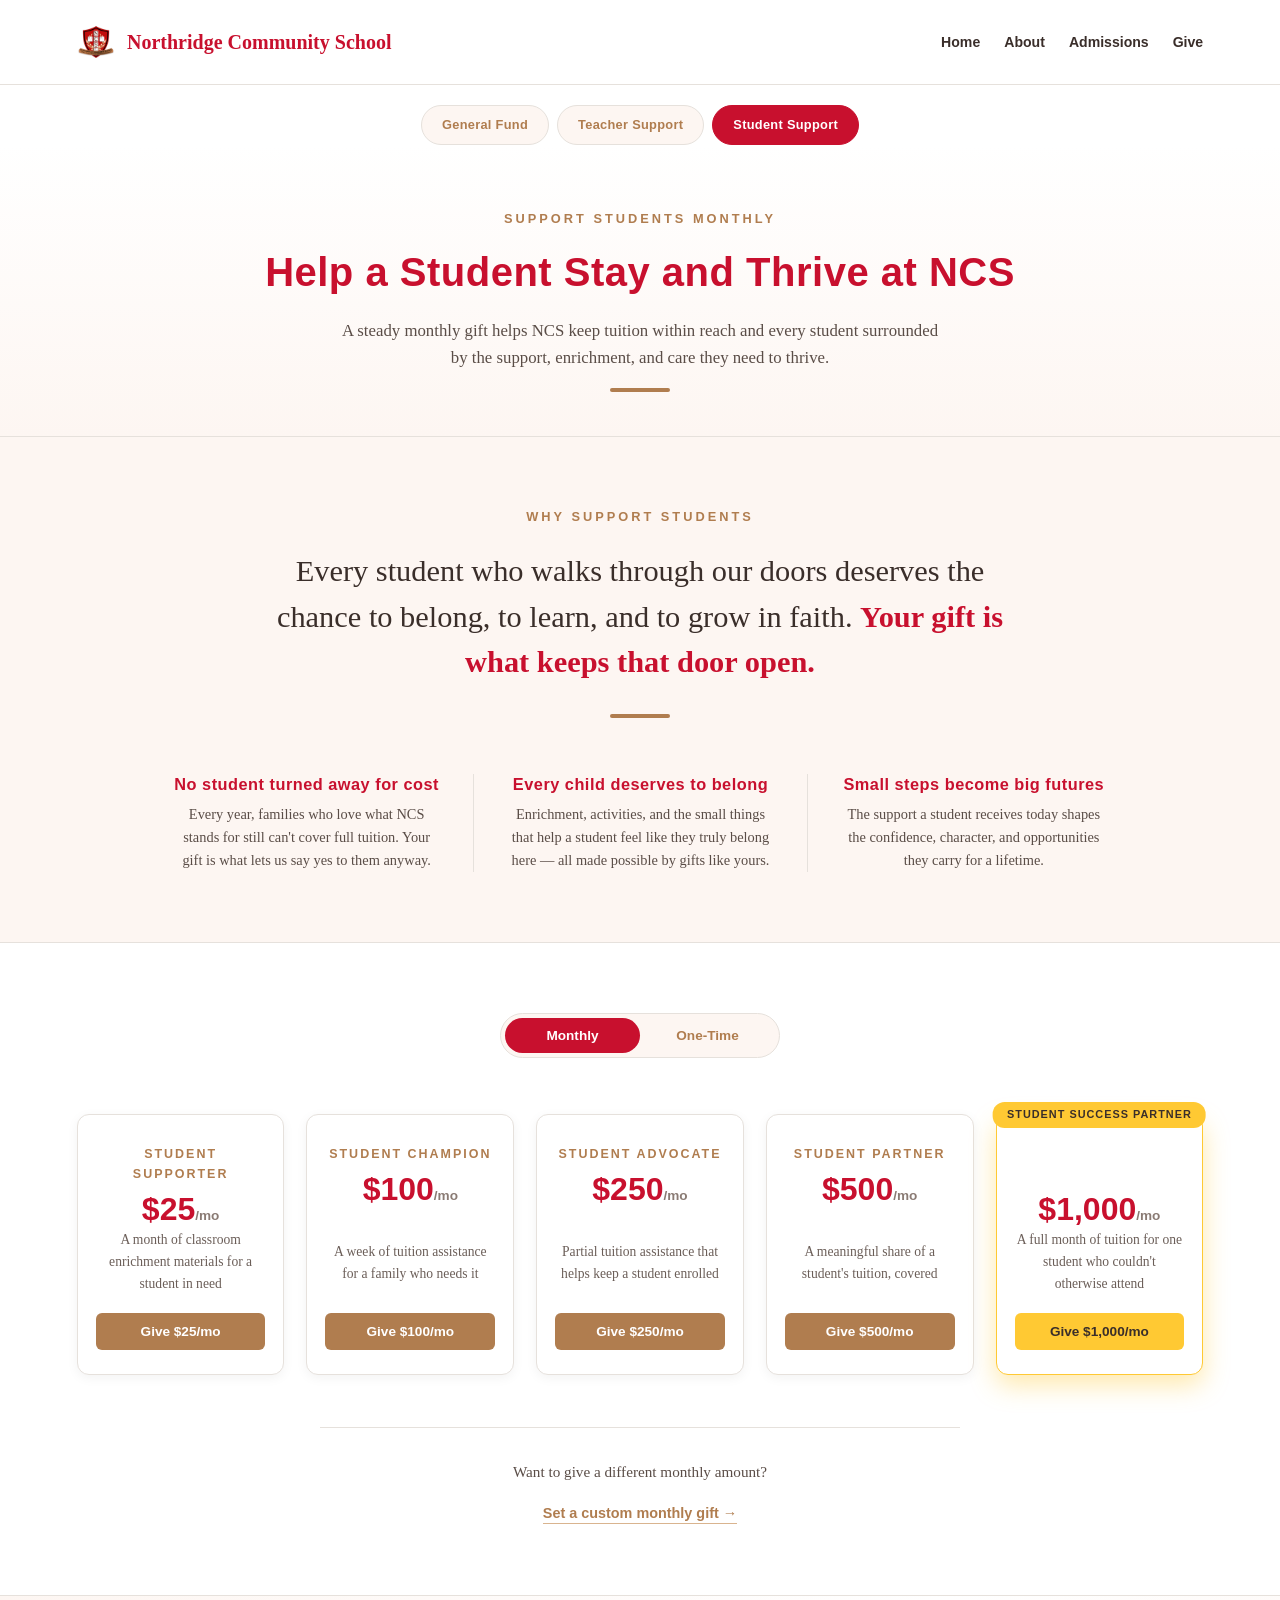
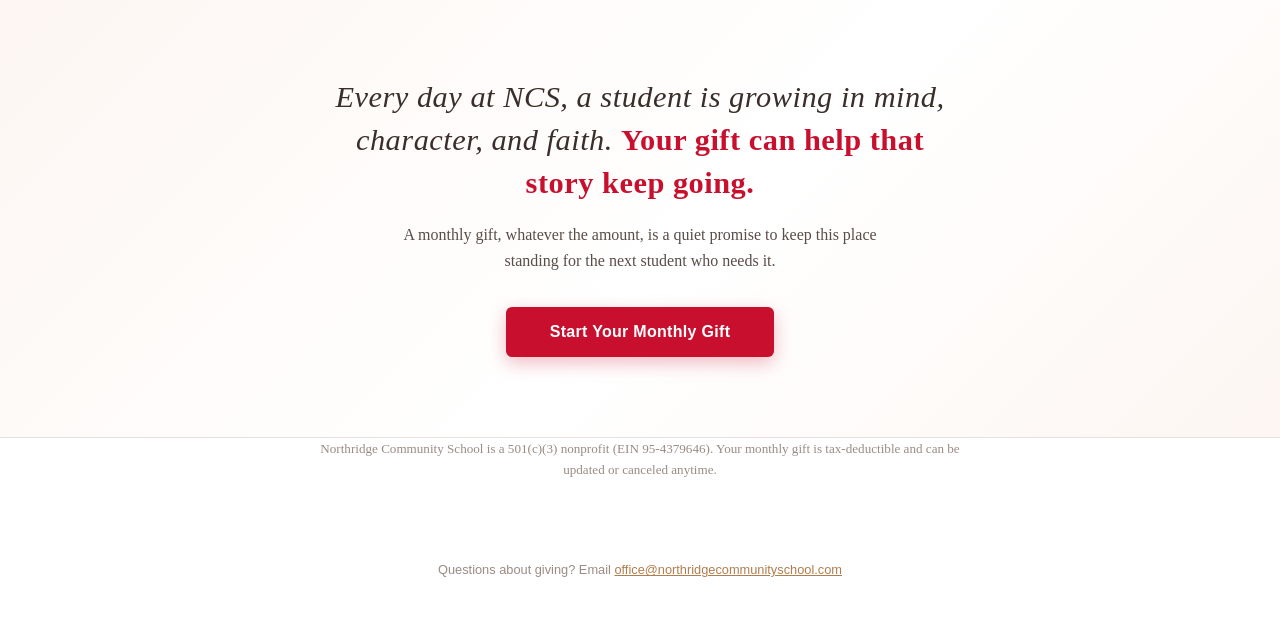
==== student-support/index.html @ 599abe31 "Add Teacher Support and Student Support fund pages New top-of-page fund switcher (General Fund / Tea" ====
<!DOCTYPE html>
<html lang="en">
<head>
<meta charset="UTF-8">
<meta name="viewport" content="width=device-width, initial-scale=1.0">
<title>Support Students — Northridge Community School</title>
<meta name="description" content="Help a student stay and thrive at Northridge Community School with a monthly or one-time gift. Choose a giving tier from $25 to $1,000 and help keep tuition within reach.">
<link rel="stylesheet" href="/css/styles.css?v=11">
<style>
.brand-name{font-size:1.25rem;color:#C8102E;font-weight:700;}
@media(max-width:900px){
  .brand-name::after{content:"NCS";}
  .brand-name-text{display:none;}
}
</style>
</head>
<body data-fund="student">

<nav>
  <a href="https://northridgecommunityschool.com/" class="brand">
    <img src="/assets/logo.png" alt="NCS Crest">
    <span class="brand-name"><span class="brand-name-text">Northridge Community School</span></span>
  </a>
  <ul class="nav-links" id="navLinks">
    <li><a href="https://northridgecommunityschool.com/">Home</a></li>
    <li><a href="https://northridgecommunityschool.com/about.html">About</a></li>
    <li><a href="https://northridgecommunityschool.com/admissions.html">Admissions</a></li>
    <li><a href="/">Give</a></li>
  </ul>
  <button class="menu-toggle" id="menuToggle" aria-label="Toggle navigation" aria-expanded="false">
    <span></span><span></span><span></span>
  </button>
</nav>

<div class="fund-toggle">
  <a href="/">General Fund</a>
  <a href="/teacher-support/">Teacher Support</a>
  <a href="/student-support/" class="active">Student Support</a>
</div>

<header class="page-header">
  <span class="eyebrow mode-swap-inline">
    <span class="mode-text" data-mode="monthly">Support Students Monthly</span>
    <span class="mode-text" data-mode="onetime">Support Students</span>
  </span>
  <h1 class="mode-swap">
    <span class="mode-text" data-mode="monthly">Help a Student Stay and Thrive at NCS</span>
    <span class="mode-text" data-mode="onetime">Make a Gift for Students Today</span>
  </h1>
  <p class="mode-swap">
    <span class="mode-text" data-mode="monthly">A steady monthly gift helps NCS keep tuition within reach and every student surrounded by the support, enrichment, and care they need to thrive.</span>
    <span class="mode-text" data-mode="onetime">A one-time gift goes straight toward keeping tuition within reach and every student surrounded by the support, enrichment, and care they need to thrive.</span>
  </p>
  <div class="divider"></div>
</header>

<section class="why-section">
  <div class="why-inner">
    <span class="why-eyebrow">Why Support Students</span>

    <p class="why-statement">Every student who walks through our doors deserves the chance to belong, to learn, and to grow in faith. <strong>Your gift is what keeps that door open.</strong></p>
    <div class="why-statement-rule"></div>

    <div class="why-reasons">
      <div class="why-reason">
        <h3>No student turned away for cost</h3>
        <p>Every year, families who love what NCS stands for still can't cover full tuition. Your gift is what lets us say yes to them anyway.</p>
      </div>
      <div class="why-reason">
        <h3>Every child deserves to belong</h3>
        <p>Enrichment, activities, and the small things that help a student feel like they truly belong here — all made possible by gifts like yours.</p>
      </div>
      <div class="why-reason">
        <h3>Small steps become big futures</h3>
        <p>The support a student receives today shapes the confidence, character, and opportunities they carry for a lifetime.</p>
      </div>
    </div>
  </div>
</section>

<section class="ladder-section" id="tiers">

  <div class="giving-toggle">
    <div class="giving-toggle-thumb" aria-hidden="true"></div>
    <button type="button" class="active" id="toggleMonthly" data-mode="monthly">Monthly</button>
    <button type="button" id="toggleOnetime" data-mode="onetime">One-Time</button>
  </div>

  <div class="staircase-wrap">
    <div class="staircase">

      <div class="tier-card" data-step="1">
        <div class="tier-name mode-swap">
          <span class="mode-text" data-mode="monthly">Student Supporter</span>
          <span class="mode-text" data-mode="onetime">One-Time</span>
        </div>
        <div class="tier-amount">$25<span class="mo-suffix">/mo</span></div>
        <div class="tier-impact">A month of classroom enrichment materials for a student in need</div>
        <button class="tier-cta" data-amount-cents="2500">Give $25<span class="mo-suffix">/mo</span></button>
      </div>

      <div class="tier-card" data-step="2">
        <div class="tier-name mode-swap">
          <span class="mode-text" data-mode="monthly">Student Champion</span>
          <span class="mode-text" data-mode="onetime">One-Time</span>
        </div>
        <div class="tier-amount">$100<span class="mo-suffix">/mo</span></div>
        <div class="tier-impact">A week of tuition assistance for a family who needs it</div>
        <button class="tier-cta" data-amount-cents="10000">Give $100<span class="mo-suffix">/mo</span></button>
      </div>

      <div class="tier-card" data-step="3">
        <div class="tier-name mode-swap">
          <span class="mode-text" data-mode="monthly">Student Advocate</span>
          <span class="mode-text" data-mode="onetime">One-Time</span>
        </div>
        <div class="tier-amount">$250<span class="mo-suffix">/mo</span></div>
        <div class="tier-impact">Partial tuition assistance that helps keep a student enrolled</div>
        <button class="tier-cta" data-amount-cents="25000">Give $250<span class="mo-suffix">/mo</span></button>
      </div>

      <div class="tier-card" data-step="4">
        <div class="tier-name mode-swap">
          <span class="mode-text" data-mode="monthly">Student Partner</span>
          <span class="mode-text" data-mode="onetime">One-Time</span>
        </div>
        <div class="tier-amount">$500<span class="mo-suffix">/mo</span></div>
        <div class="tier-impact">A meaningful share of a student's tuition, covered</div>
        <button class="tier-cta" data-amount-cents="50000">Give $500<span class="mo-suffix">/mo</span></button>
      </div>

      <div class="tier-card legacy" data-step="5">
        <span class="tier-ribbon gold">Student Success Partner</span>
        <div class="tier-name mode-swap">
          <span class="mode-text" data-mode="monthly">Student Success Partner</span>
          <span class="mode-text" data-mode="onetime">One-Time</span>
        </div>
        <div class="tier-amount">$1,000<span class="mo-suffix">/mo</span></div>
        <div class="tier-impact">A full month of tuition for one student who couldn't otherwise attend</div>
        <button class="tier-cta" data-amount-cents="100000">Give $1,000<span class="mo-suffix">/mo</span></button>
      </div>

    </div>
  </div>

  <div class="custom-note">
    <p class="mode-swap">
      <span class="mode-text" data-mode="monthly">Want to give a different monthly amount?</span>
      <span class="mode-text" data-mode="onetime">Want to give a different amount?</span>
    </p>
    <button type="button" class="custom-link mode-swap-inline" id="customAmountLink">
      <span class="mode-text" data-mode="monthly">Set a custom monthly gift →</span>
      <span class="mode-text" data-mode="onetime">Set a custom gift →</span>
    </button>
  </div>

</section>

<section class="closing-cta">
  <div class="closing-cta-inner">
    <h2>Every day at NCS, a student is growing in mind, character, and faith. <strong>Your gift can help that story keep going.</strong></h2>
    <p class="mode-swap">
      <span class="mode-text" data-mode="monthly">A monthly gift, whatever the amount, is a quiet promise to keep this place standing for the next student who needs it.</span>
      <span class="mode-text" data-mode="onetime">A gift today, whatever the amount, helps keep this place standing for the next student who needs it.</span>
    </p>
    <button class="closing-cta-btn mode-swap-inline" type="button" id="closingCtaBtn">
      <span class="mode-text" data-mode="monthly">Start Your Monthly Gift</span>
      <span class="mode-text" data-mode="onetime">Give Now</span>
    </button>
  </div>
</section>

<section class="ladder-section" style="padding-top:0;padding-bottom:48px;">
  <p class="tax-note mode-swap" style="margin-top:0;border-top:none;padding-top:0;">
    <span class="mode-text" data-mode="monthly">Northridge Community School is a 501(c)(3) nonprofit (EIN 95-4379646). Your monthly gift is tax-deductible and can be updated or canceled anytime.</span>
    <span class="mode-text" data-mode="onetime">Northridge Community School is a 501(c)(3) nonprofit (EIN 95-4379646). Your gift is tax-deductible.</span>
  </p>
</section>

<footer>
  Questions about giving? Email <a href="mailto:office@northridgecommunityschool.com">office@northridgecommunityschool.com</a>
</footer>

<!-- Custom amount modal -->
<div class="modal-overlay" id="customModalOverlay">
  <div class="modal-box" role="dialog" aria-modal="true" aria-labelledby="customModalTitle">
    <button type="button" class="modal-close" id="customModalClose" aria-label="Close">&times;</button>
    <h3 id="customModalTitle" class="mode-swap">
      <span class="mode-text" data-mode="monthly">Set Your Monthly Gift</span>
      <span class="mode-text" data-mode="onetime">Set Your Gift Amount</span>
    </h3>
    <p class="modal-sub">Choose any amount that's right for you.</p>
    <form id="customAmountForm">
      <div class="modal-field">
        <label for="customAmountInput" class="mode-swap">
          <span class="mode-text" data-mode="monthly">Monthly amount</span>
          <span class="mode-text" data-mode="onetime">Gift amount</span>
        </label>
        <div class="modal-amount-wrap">
          <span>$</span>
          <input type="number" id="customAmountInput" inputmode="decimal" min="1" max="10000" step="1" placeholder="75" required>
          <span class="mo-suffix">/mo</span>
        </div>
        <p class="modal-hint mode-swap">
          <span class="mode-text" data-mode="monthly">Minimum $1, maximum $10,000 per month.</span>
          <span class="mode-text" data-mode="onetime">Minimum $1, maximum $10,000.</span>
        </p>
        <p class="modal-error" id="customAmountError"></p>
      </div>
      <button type="submit" class="modal-submit">Continue to Secure Checkout</button>
    </form>
  </div>
</div>

<script src="/js/script.js?v=5"></script>
</body>
</html>
---- css/styles.css ----
:root{
  --red:#C8102E;
  --bronze:#B07D4F;
  --bronze-light:#D9B48F;
  --gold:#FFC933;
  --gold-dark:#B8860B;
  --ink:#3A2E2A;
  --grey-line:#E6E1DC;
}
*{box-sizing:border-box;margin:0;padding:0;}
html{overflow-x:hidden;}
body{font-family:'Georgia','Times New Roman',serif;color:var(--ink);background:#fff;line-height:1.6;overflow-x:hidden;width:100%;}
h1,h2,h3{font-family:'Trebuchet MS','Helvetica Neue',sans-serif;font-weight:700;letter-spacing:0.5px;}
a{color:inherit;}
button{font-family:inherit;}
:focus-visible{outline:3px solid var(--bronze);outline-offset:2px;}

/* NAV */
nav{display:flex;align-items:center;justify-content:space-between;padding:18px 6%;background:#fff;border-bottom:1px solid var(--grey-line);position:sticky;top:0;z-index:100;}
.brand{display:flex;align-items:center;gap:12px;text-decoration:none;}
.brand:hover span{text-decoration:underline;}
.brand img{height:48px;}
.nav-links{display:flex;gap:24px;list-style:none;align-items:center;flex-wrap:nowrap;}
.nav-links a{text-decoration:none;color:var(--ink);font-family:'Trebuchet MS',sans-serif;font-size:0.88rem;font-weight:600;transition:color 0.2s;white-space:nowrap;}
.nav-links a:hover,.nav-links a.active{color:var(--red);}
.menu-toggle{display:none;flex-direction:column;gap:5px;background:none;border:none;cursor:pointer;padding:8px;}
.menu-toggle span{display:block;width:24px;height:3px;background:var(--red);border-radius:2px;transition:transform 0.2s,opacity 0.2s;}
.menu-toggle.open span:nth-child(1){transform:translateY(8px) rotate(45deg);}
.menu-toggle.open span:nth-child(2){opacity:0;}
.menu-toggle.open span:nth-child(3){transform:translateY(-8px) rotate(-45deg);}

@media(max-width:900px){
  .menu-toggle{display:flex;}
  .nav-links{display:none;position:absolute;top:100%;left:0;right:0;flex-direction:column;background:#fff;border-bottom:1px solid var(--grey-line);padding:8px 6% 16px;gap:0;box-shadow:0 8px 16px rgba(0,0,0,0.05);}
  .nav-links.open{display:flex;}
  .nav-links li{border-top:1px solid var(--grey-line);}
  .nav-links a{display:block;padding:14px 4px;font-size:1.05rem;}
}
@media(max-width:600px){
  nav{padding:14px 5%;}
  .brand img{height:40px;}
}

/* FUND TOGGLE — General Fund / Teacher Support / Student Support */
.fund-toggle{display:flex;flex-wrap:wrap;justify-content:center;gap:8px;max-width:640px;margin:20px auto 0;padding:0 6%;}
.fund-toggle a{border:1.5px solid var(--grey-line);background:#fdf6f2;color:var(--bronze);font-family:'Trebuchet MS',sans-serif;font-weight:700;font-size:0.8rem;letter-spacing:0.3px;padding:9px 20px;border-radius:24px;text-decoration:none;transition:background 0.2s,color 0.2s,border-color 0.2s;white-space:nowrap;}
.fund-toggle a:hover{border-color:var(--bronze-light);}
.fund-toggle a.active{background:var(--red);border-color:var(--red);color:#fff;}
@media(max-width:640px){
  .fund-toggle{gap:6px;}
  .fund-toggle a{padding:8px 14px;font-size:0.75rem;}
}

/* Monthly-only suffix — hidden in one-time giving mode */
body.mode-onetime .mo-suffix{display:none;}

/* Mode-swap — monthly/one-time text variants stacked in the same grid cell
   so the container is always sized to the taller variant. Switching which
   one is visible never changes layout height, so the page can't jump. */
.mode-swap{display:grid;}
.mode-swap-inline{display:inline-grid;}
.mode-swap .mode-text,.mode-swap-inline .mode-text{grid-area:1/1;visibility:hidden;}
.mode-swap .mode-text[data-mode="monthly"],.mode-swap-inline .mode-text[data-mode="monthly"]{visibility:visible;}
body.mode-onetime .mode-swap .mode-text[data-mode="monthly"],
body.mode-onetime .mode-swap-inline .mode-text[data-mode="monthly"]{visibility:hidden;}
body.mode-onetime .mode-swap .mode-text[data-mode="onetime"],
body.mode-onetime .mode-swap-inline .mode-text[data-mode="onetime"]{visibility:visible;}
/* Beats existing display rules on these elements (higher specificity) so the grid stacking above actually applies */
.page-header .eyebrow.mode-swap-inline,
.custom-note .custom-link.mode-swap-inline,
.closing-cta-btn.mode-swap-inline{display:inline-grid;}
.modal-field label.mode-swap{display:grid;}

@media(prefers-reduced-motion:reduce){
  .giving-toggle-thumb{transition:none;}
}

.page-header{text-align:center;padding:60px 6% 44px;background:linear-gradient(180deg,#fff 0%,#fdf6f2 100%);}
.page-header .eyebrow{display:inline-block;color:var(--bronze);font-family:'Trebuchet MS',sans-serif;font-weight:700;font-size:0.8rem;letter-spacing:3px;text-transform:uppercase;margin-bottom:10px;}
.page-header h1{font-size:2.5rem;color:var(--red);margin-bottom:14px;}
.page-header p{font-size:1.05rem;color:#5a4d47;max-width:600px;margin:0 auto;}
.divider{width:60px;height:4px;background:var(--bronze);margin:16px auto 0;border-radius:2px;}

section{padding:70px 6%;}
.ladder-section{background:#fff;}

/* WHY GIVE */
.why-section{background:#fdf6f2;border-top:1px solid var(--grey-line);border-bottom:1px solid var(--grey-line);}
.why-inner{max-width:1080px;margin:0 auto;}
.why-eyebrow{display:block;text-align:center;color:var(--bronze);font-family:'Trebuchet MS',sans-serif;font-weight:700;font-size:0.8rem;letter-spacing:3px;text-transform:uppercase;margin-bottom:22px;}
.why-statement{font-family:'Georgia','Times New Roman',serif;font-weight:400;font-size:1.9rem;line-height:1.5;color:var(--ink);text-align:center;max-width:780px;margin:0 auto;}
.why-statement strong{color:var(--red);font-weight:700;}
.why-statement-rule{width:60px;height:4px;background:var(--bronze);border-radius:2px;margin:28px auto 56px;}
.why-reasons{display:grid;grid-template-columns:repeat(3,1fr);max-width:1000px;margin:0 auto;}
.why-reason{padding:0 32px;text-align:center;border-left:1px solid var(--grey-line);}
.why-reason:first-child{border-left:none;}
.why-reason h3{font-size:1.02rem;color:var(--red);margin-bottom:8px;line-height:1.3;}
.why-reason p{font-size:0.9rem;color:#5a4d47;}

@media(max-width:900px){
  .why-statement{font-size:1.55rem;}
  .why-reasons{grid-template-columns:1fr;max-width:480px;gap:28px;}
  .why-reason{border-left:none;border-top:1px solid var(--grey-line);padding:28px 8px 0;}
  .why-reason:first-child{border-top:none;padding-top:0;}
}
@media(max-width:640px){
  .why-inner{max-width:none;}
  .why-eyebrow{margin-bottom:20px;}
  .why-statement{font-size:1.3rem;}
  .why-statement-rule{margin:22px auto 40px;}
}

/* One-time / monthly toggle pill */
.giving-toggle{position:relative;display:flex;justify-content:center;gap:0;max-width:280px;margin:0 auto 56px;background:#fdf6f2;border:1.5px solid var(--grey-line);border-radius:30px;padding:4px;}
.giving-toggle-thumb{position:absolute;top:4px;left:4px;width:calc(50% - 4px);height:calc(100% - 8px);background:var(--red);border-radius:24px;transition:transform 0.35s cubic-bezier(0.65,0,0.35,1);z-index:0;}
.giving-toggle.is-onetime .giving-toggle-thumb{transform:translateX(100%);}
.giving-toggle button,.giving-toggle a{position:relative;z-index:1;flex:1;border:none;background:none;padding:10px 18px;border-radius:24px;font-family:'Trebuchet MS',sans-serif;font-weight:700;font-size:0.85rem;color:var(--bronze);cursor:pointer;transition:color 0.25s ease;text-align:center;text-decoration:none;display:block;}
.giving-toggle .active{color:#fff;}

/* THE TIER LADDER — cards align evenly, no staggered "steps" */
.staircase{max-width:1200px;margin:0 auto;display:flex;align-items:stretch;justify-content:center;gap:22px;flex-wrap:nowrap;}
.tier-card{
  flex:1;min-width:0;background:#fff;border:1px solid var(--grey-line);border-radius:12px;
  padding:26px 18px 24px;text-align:center;position:relative;
  box-shadow:0 3px 12px rgba(0,0,0,0.05);
  transition:transform 0.2s ease,box-shadow 0.2s ease;
  display:flex;flex-direction:column;
}
.tier-card:hover{transform:translateY(-5px);box-shadow:0 10px 22px rgba(0,0,0,0.1);}

.tier-card.featured{border-color:var(--red);box-shadow:0 8px 20px rgba(200,16,46,0.14);}
.tier-ribbon{position:absolute;top:-13px;left:50%;transform:translateX(-50%);background:var(--red);color:#fff;font-family:'Trebuchet MS',sans-serif;font-size:0.68rem;font-weight:700;letter-spacing:1px;text-transform:uppercase;padding:4px 14px;border-radius:12px;white-space:nowrap;}
.tier-ribbon.gold{background:var(--gold);color:var(--ink);}

/* Legacy Circle ($1,000) — gold highlight, monthly giving only. In one-time
   mode it reverts to a regular card (see body.mode-onetime overrides below). */
.tier-card.legacy{border-color:var(--gold);box-shadow:0 10px 26px rgba(255,201,51,0.4);animation:legacy-glow 3.5s ease-in-out infinite;}
.tier-card.legacy .tier-cta{background:var(--gold);color:var(--ink);}
.tier-card.legacy .tier-cta:hover{background:var(--gold-dark);}
/* Reserve the same height as every other card's tier-name — the "Legacy Circle"
   label is never shown here (the ribbon carries it), keeping card height equal */
.tier-card.legacy .tier-name .mode-text[data-mode="monthly"]{visibility:hidden;}

@keyframes legacy-glow{
  0%,100%{box-shadow:0 10px 26px rgba(255,201,51,0.35);}
  50%{box-shadow:0 12px 34px rgba(255,201,51,0.65);}
}
@media(prefers-reduced-motion:reduce){
  .tier-card.legacy{animation:none;}
}

body.mode-onetime .tier-card.legacy{border-color:var(--grey-line);box-shadow:0 3px 12px rgba(0,0,0,0.05);animation:none;}
body.mode-onetime .tier-card.legacy .tier-cta{background:var(--bronze);color:#fff;}
body.mode-onetime .tier-card.legacy .tier-cta:hover{background:#96663d;}
body.mode-onetime .tier-card.legacy .tier-ribbon{display:none;}

.tier-name{font-family:'Trebuchet MS',sans-serif;font-weight:700;color:var(--bronze);font-size:0.78rem;letter-spacing:2px;text-transform:uppercase;margin-bottom:8px;margin-top:4px;}
.tier-amount{font-family:'Trebuchet MS',sans-serif;font-weight:700;font-size:2rem;color:var(--red);line-height:1;margin-bottom:4px;}
.tier-amount span{font-size:0.85rem;font-weight:600;color:#8a7b74;}
.tier-impact{font-size:0.85rem;color:#6b5e58;min-height:64px;display:flex;align-items:center;justify-content:center;margin-bottom:18px;margin-top:auto;padding:0 2px;}
.tier-cta{display:block;width:100%;background:var(--bronze);color:#fff;border:none;padding:11px 8px;border-radius:6px;font-family:'Trebuchet MS',sans-serif;font-weight:700;font-size:0.85rem;cursor:pointer;text-decoration:none;transition:background 0.2s,opacity 0.2s;-webkit-appearance:none;appearance:none;box-sizing:border-box;}
.tier-cta:hover{background:#96663d;}
.tier-cta:disabled{opacity:0.6;cursor:default;}
.tier-card.featured .tier-cta{background:var(--red);}
.tier-card.featured .tier-cta:hover{background:#a30d26;}

.staircase-wrap{position:relative;}

/* Custom amount */
.custom-note{max-width:640px;margin:52px auto 0;text-align:center;border-top:1px solid var(--grey-line);padding-top:32px;}
.custom-note p{font-size:0.95rem;color:#5a4d47;margin-bottom:16px;}
.custom-note .custom-link{display:inline-block;background:none;border:none;color:var(--bronze);font-family:'Trebuchet MS',sans-serif;font-weight:700;font-size:0.9rem;text-decoration:none;border-bottom:1.5px solid var(--bronze-light);padding-bottom:2px;cursor:pointer;}

.tax-note{text-align:center;max-width:640px;margin:60px auto 0;font-size:0.82rem;color:#9a8b84;border-top:1px solid var(--grey-line);padding-top:24px;}

/* CLOSING CTA */
.closing-cta{
  background:linear-gradient(135deg,#fdf6f2 0%,#fff 55%,#fdf6f2 100%);
  border-top:1px solid var(--grey-line);border-bottom:1px solid var(--grey-line);
  text-align:center;padding:80px 6%;
}
.closing-cta-inner{max-width:640px;margin:0 auto;}
.closing-cta h2{font-family:'Georgia','Times New Roman',serif;font-weight:400;font-style:italic;font-size:1.9rem;line-height:1.4;color:var(--ink);margin-bottom:18px;}
.closing-cta h2 strong{font-style:normal;font-weight:700;color:var(--red);}
.closing-cta p{font-size:1rem;color:#5a4d47;max-width:520px;margin:0 auto 34px;}
.closing-cta-btn{
  display:inline-block;background:var(--red);color:#fff;border:none;
  padding:16px 44px;border-radius:6px;font-family:'Trebuchet MS',sans-serif;
  font-weight:700;font-size:1rem;letter-spacing:0.3px;cursor:pointer;text-decoration:none;
  box-shadow:0 6px 18px rgba(200,16,46,0.28);
  transition:transform 0.15s ease,box-shadow 0.15s ease;
  -webkit-appearance:none;appearance:none;box-sizing:border-box;
  animation:closing-glow 2.8s ease-in-out infinite;
}
.closing-cta-btn:hover{transform:translateY(-2px);box-shadow:0 10px 22px rgba(200,16,46,0.36);}
@keyframes closing-glow{0%,100%{box-shadow:0 6px 18px rgba(200,16,46,0.28);}50%{box-shadow:0 6px 24px rgba(200,16,46,0.5);}}
@media(prefers-reduced-motion:reduce){.closing-cta-btn{animation:none;}}

footer{text-align:center;padding:32px 6% 48px;font-size:0.8rem;color:#9a8b84;font-family:'Trebuchet MS',sans-serif;}
footer a{color:var(--bronze);}

/* MODAL — custom monthly amount */
.modal-overlay{display:none;position:fixed;inset:0;background:rgba(58,46,42,0.55);z-index:1000;align-items:center;justify-content:center;padding:1rem;}
.modal-overlay.open{display:flex;}
.modal-box{background:#fff;width:100%;max-width:420px;border-radius:12px;padding:2rem;position:relative;}
.modal-close{position:absolute;top:0.75rem;right:0.9rem;background:none;border:none;font-size:1.5rem;line-height:1;cursor:pointer;color:#888;}
.modal-box h3{color:var(--red);margin-bottom:6px;font-size:1.3rem;}
.modal-sub{color:#5a4d47;font-size:0.92rem;margin-bottom:20px;}
.modal-field label{display:block;font-family:'Trebuchet MS',sans-serif;font-weight:700;font-size:0.85rem;margin-bottom:6px;color:var(--ink);}
.modal-amount-wrap{display:flex;align-items:center;border:1.5px solid var(--grey-line);border-radius:8px;padding:0 12px;}
.modal-amount-wrap span{font-family:'Trebuchet MS',sans-serif;font-weight:700;color:var(--bronze);font-size:1.2rem;}
.modal-amount-wrap input{border:none;padding:12px 8px;font-size:1.2rem;font-family:'Trebuchet MS',sans-serif;font-weight:700;color:var(--ink);width:100%;}
.modal-amount-wrap input:focus{outline:none;}
.modal-amount-wrap:focus-within{border-color:var(--bronze);}
.modal-hint{font-size:0.78rem;color:#9a8b84;margin-top:6px;}
.modal-error{color:var(--red);font-size:0.85rem;margin-top:10px;display:none;}
.modal-submit{width:100%;background:var(--red);color:#fff;border:none;padding:0.85rem;border-radius:6px;font-weight:700;font-family:'Trebuchet MS',sans-serif;font-size:1rem;cursor:pointer;margin-top:20px;-webkit-appearance:none;appearance:none;}
.modal-submit:disabled{opacity:0.6;cursor:default;}

@media(max-width:1180px){
  .staircase{flex-wrap:wrap;gap:20px;}
  .tier-card{flex:1 1 calc(33.333% - 14px);margin-bottom:0 !important;}
}
@media(max-width:760px){
  .tier-card{flex:1 1 calc(50% - 10px);}
}
@media(max-width:640px){
  .page-header{padding:44px 6% 34px;}
  .page-header h1{font-size:2rem;}
  section{padding:44px 6%;}
  .staircase{flex-wrap:wrap;}
  .tier-card{flex:1 1 100%;margin-bottom:0 !important;}
  .tier-impact{min-height:0;}
  .closing-cta{padding:56px 6%;}
  .closing-cta h2{font-size:1.5rem;}
  .closing-cta-btn{width:100%;padding:16px 28px;}
}
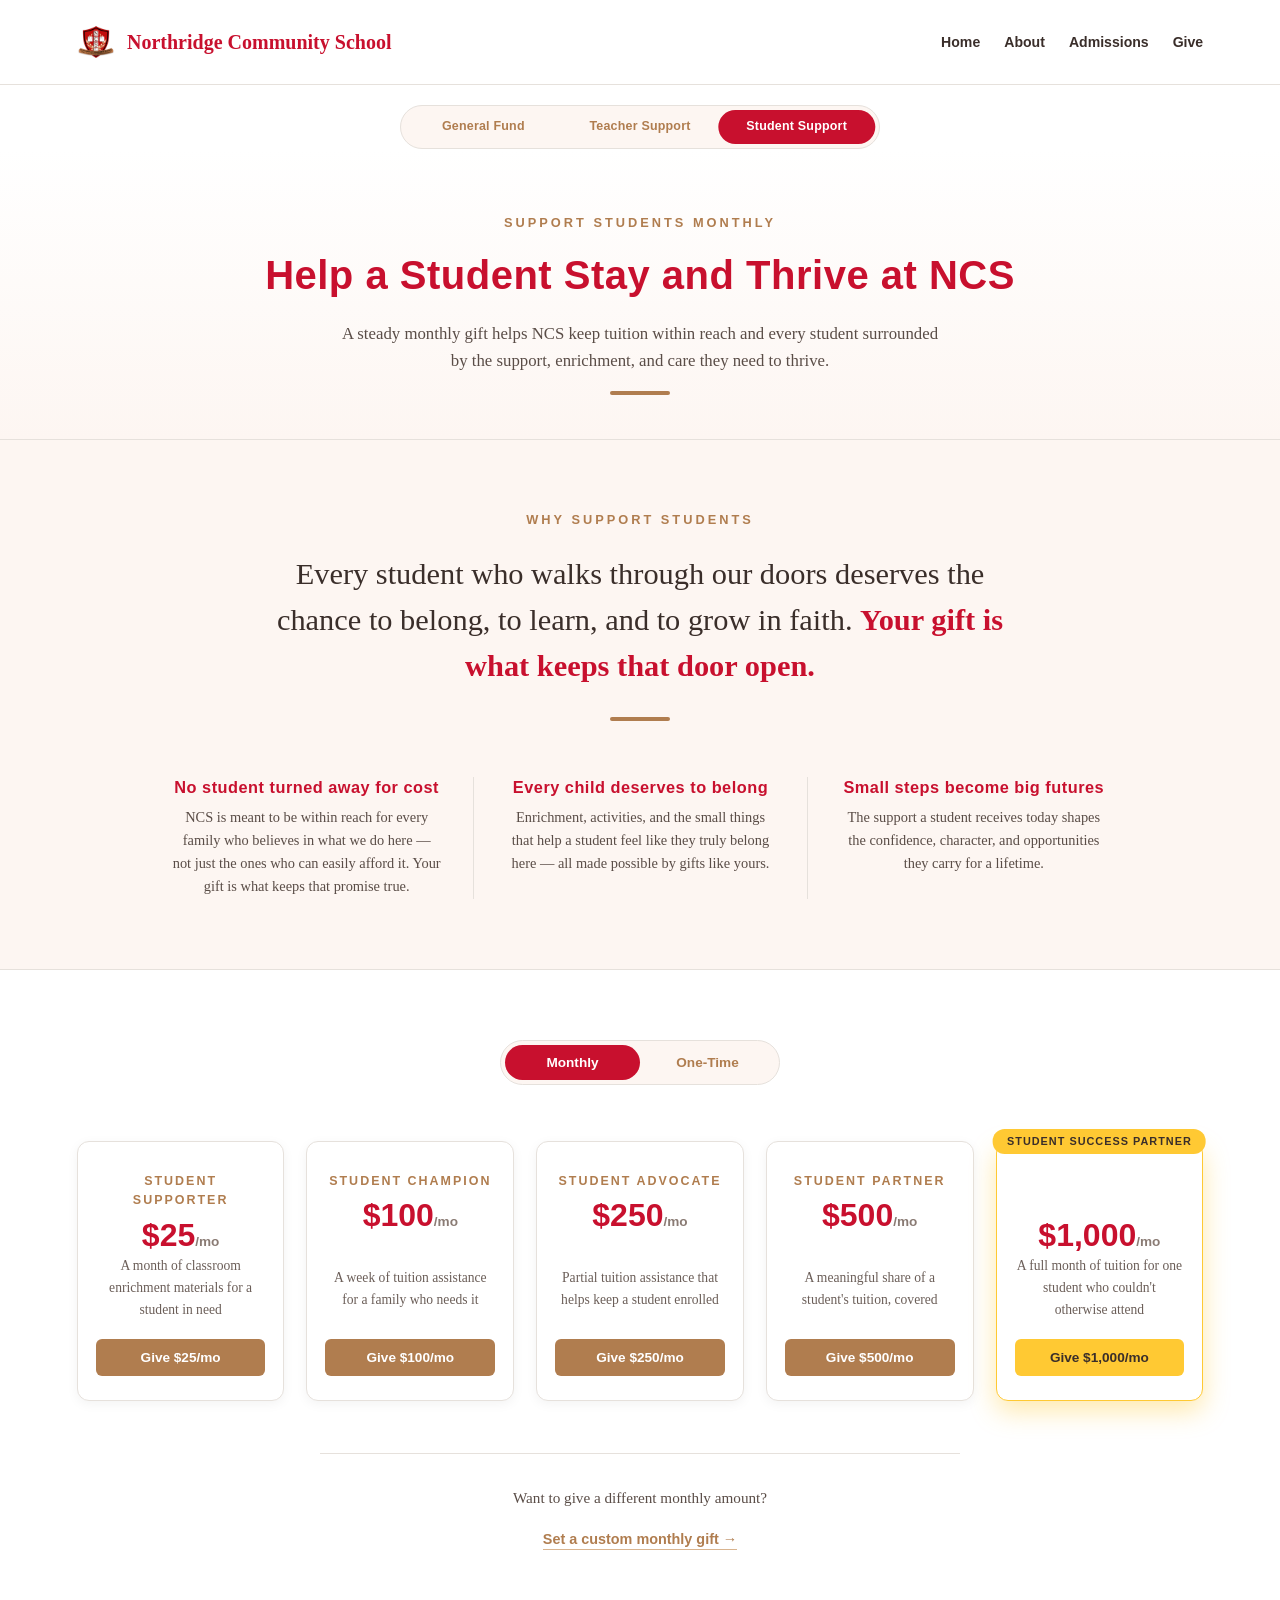
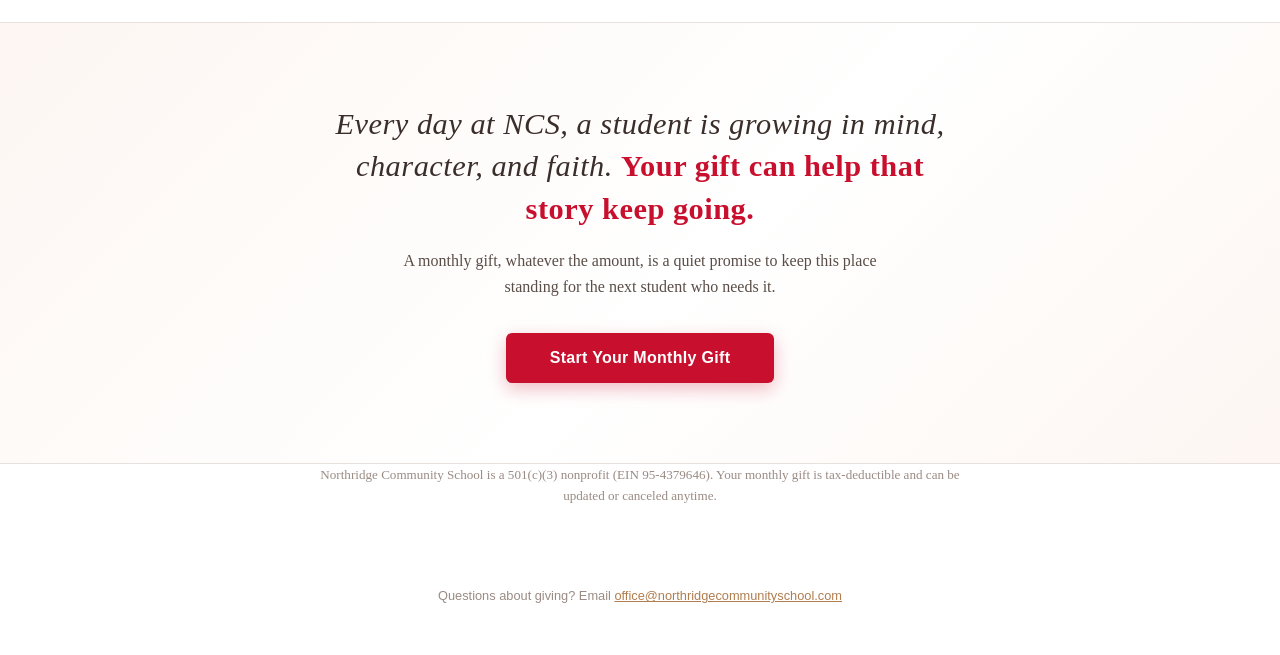
==== commit e0f26f0b: "Make fund toggle a unified sliding pill; fix demeaning tuition copy The fund switcher was three sepa" ====
--- a/student-support/index.html
+++ b/student-support/index.html
@@ -5,7 +5,7 @@
 <meta name="viewport" content="width=device-width, initial-scale=1.0">
 <title>Support Students — Northridge Community School</title>
 <meta name="description" content="Help a student stay and thrive at Northridge Community School with a monthly or one-time gift. Choose a giving tier from $25 to $1,000 and help keep tuition within reach.">
-<link rel="stylesheet" href="/css/styles.css?v=11">
+<link rel="stylesheet" href="/css/styles.css?v=12">
 <style>
 .brand-name{font-size:1.25rem;color:#C8102E;font-weight:700;}
 @media(max-width:900px){
@@ -32,7 +32,8 @@
   </button>
 </nav>
 
-<div class="fund-toggle">
+<div class="fund-toggle pos-3">
+  <div class="fund-toggle-thumb" aria-hidden="true"></div>
   <a href="/">General Fund</a>
   <a href="/teacher-support/">Teacher Support</a>
   <a href="/student-support/" class="active">Student Support</a>
@@ -64,7 +65,7 @@
     <div class="why-reasons">
       <div class="why-reason">
         <h3>No student turned away for cost</h3>
-        <p>Every year, families who love what NCS stands for still can't cover full tuition. Your gift is what lets us say yes to them anyway.</p>
+        <p>NCS is meant to be within reach for every family who believes in what we do here — not just the ones who can easily afford it. Your gift is what keeps that promise true.</p>
       </div>
       <div class="why-reason">
         <h3>Every child deserves to belong</h3>
--- a/css/styles.css
+++ b/css/styles.css
@@ -41,14 +41,22 @@
   .brand img{height:40px;}
 }
 
-/* FUND TOGGLE — General Fund / Teacher Support / Student Support */
-.fund-toggle{display:flex;flex-wrap:wrap;justify-content:center;gap:8px;max-width:640px;margin:20px auto 0;padding:0 6%;}
-.fund-toggle a{border:1.5px solid var(--grey-line);background:#fdf6f2;color:var(--bronze);font-family:'Trebuchet MS',sans-serif;font-weight:700;font-size:0.8rem;letter-spacing:0.3px;padding:9px 20px;border-radius:24px;text-decoration:none;transition:background 0.2s,color 0.2s,border-color 0.2s;white-space:nowrap;}
-.fund-toggle a:hover{border-color:var(--bronze-light);}
-.fund-toggle a.active{background:var(--red);border-color:var(--red);color:#fff;}
-@media(max-width:640px){
-  .fund-toggle{gap:6px;}
-  .fund-toggle a{padding:8px 14px;font-size:0.75rem;}
+/* FUND TOGGLE — General Fund / Teacher Support / Student Support.
+   Same sliding-pill mechanic as .giving-toggle, but the "position" is
+   fixed per page load (there's no live JS state — each option is a
+   real page) via a .pos-2/.pos-3 modifier on the container. */
+.fund-toggle{position:relative;display:flex;flex-wrap:nowrap;justify-content:center;gap:0;max-width:480px;margin:20px auto 0;background:#fdf6f2;border:1.5px solid var(--grey-line);border-radius:30px;padding:4px;}
+.fund-toggle-thumb{position:absolute;top:4px;left:4px;width:calc(33.333% - 2.667px);height:calc(100% - 8px);background:var(--red);border-radius:24px;transition:transform 0.35s cubic-bezier(0.65,0,0.35,1);z-index:0;}
+.fund-toggle.pos-2 .fund-toggle-thumb{transform:translateX(100%);}
+.fund-toggle.pos-3 .fund-toggle-thumb{transform:translateX(200%);}
+.fund-toggle a{position:relative;z-index:1;flex:1;min-width:0;border:none;background:none;padding:9px 10px;border-radius:24px;font-family:'Trebuchet MS',sans-serif;font-weight:700;font-size:0.78rem;letter-spacing:0.2px;color:var(--bronze);cursor:pointer;transition:color 0.25s ease;text-align:center;text-decoration:none;line-height:1.25;}
+.fund-toggle a.active{color:#fff;}
+@media(prefers-reduced-motion:reduce){
+  .fund-toggle-thumb{transition:none;}
+}
+@media(max-width:480px){
+  .fund-toggle{max-width:340px;}
+  .fund-toggle a{font-size:0.7rem;padding:8px 6px;}
 }
 
 /* Monthly-only suffix — hidden in one-time giving mode */
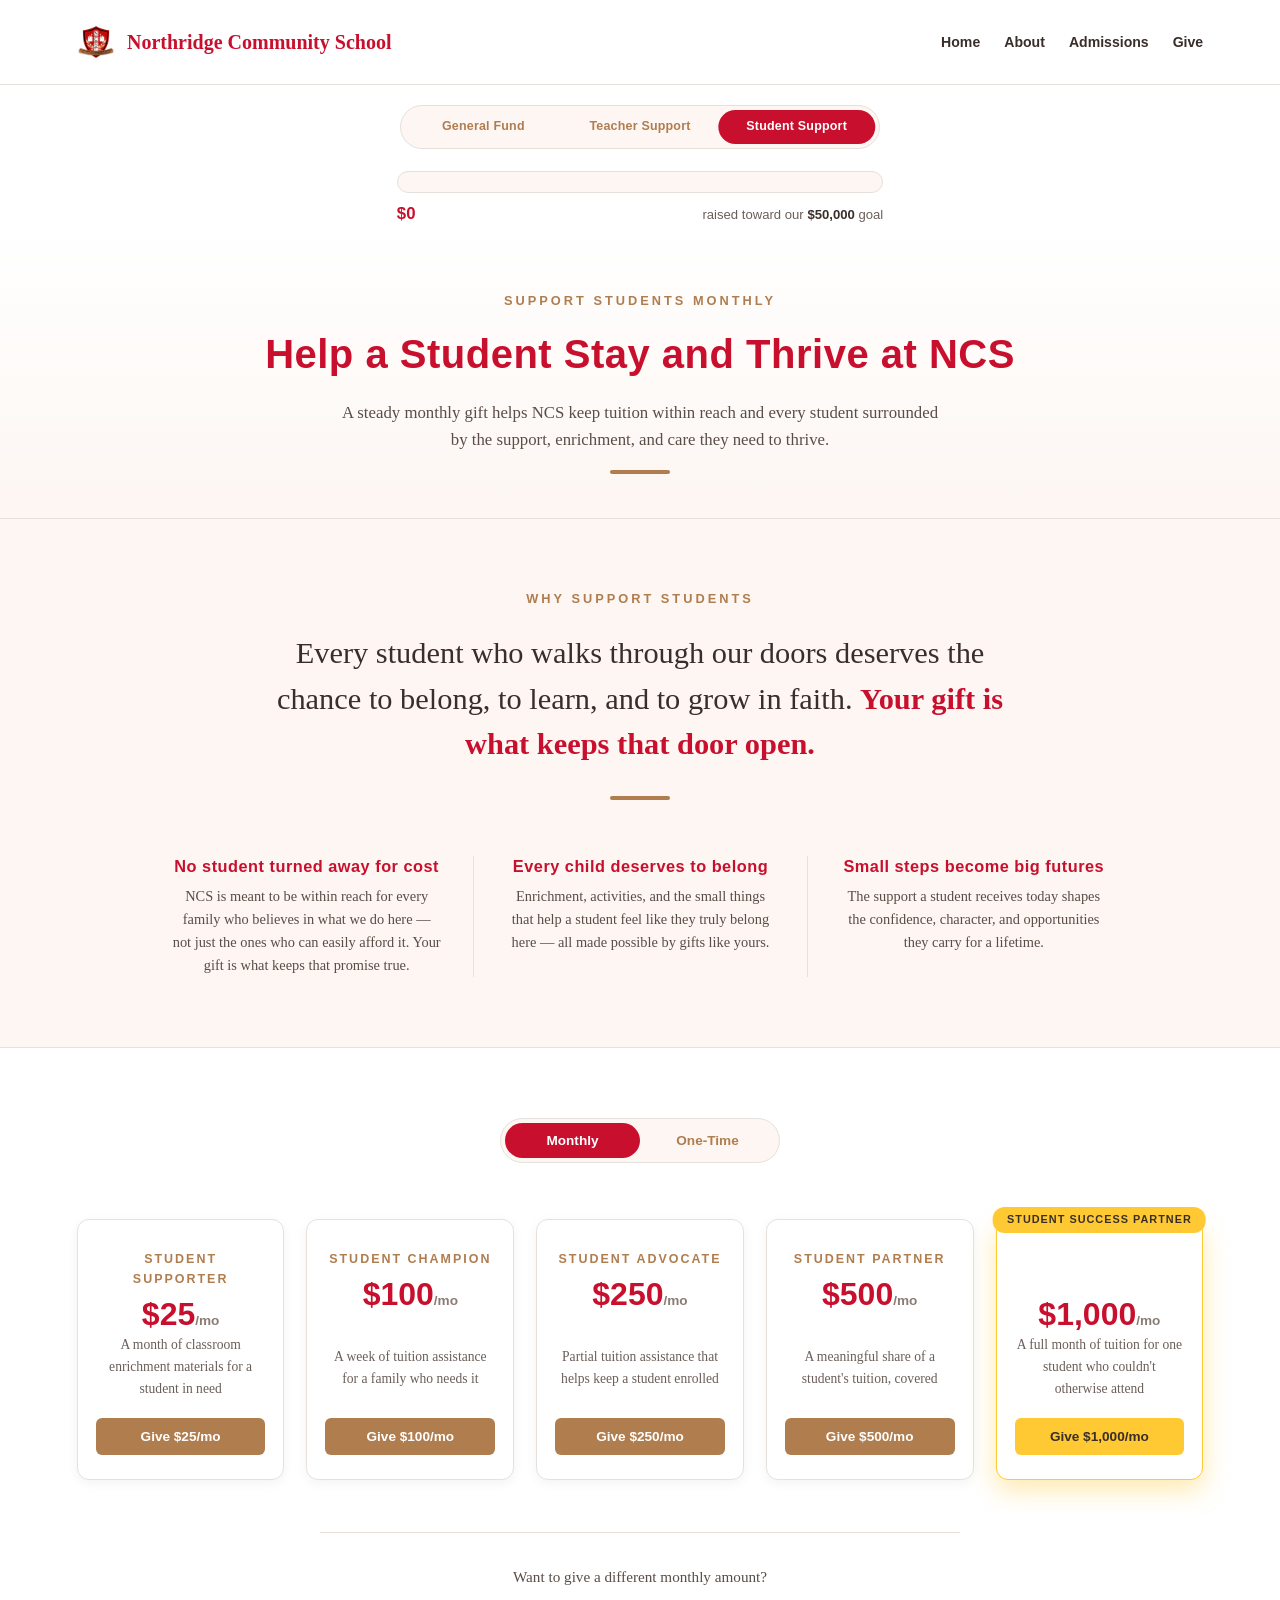
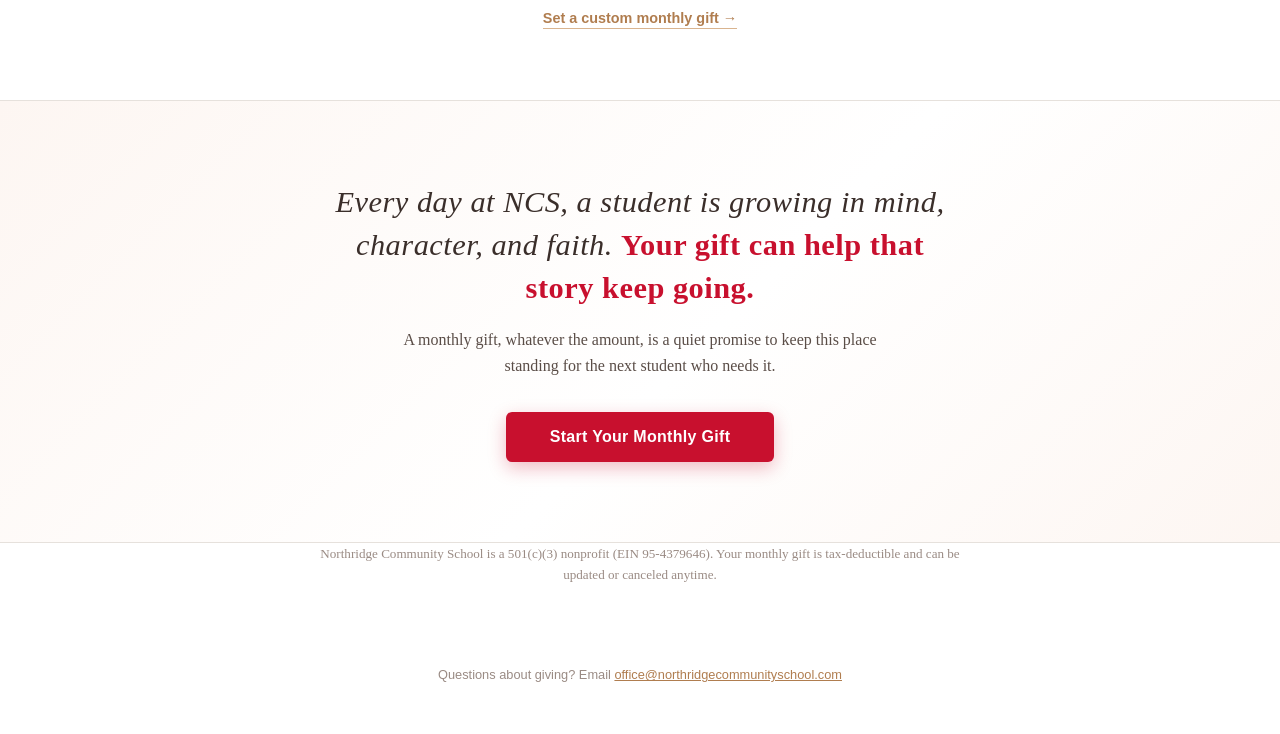
==== commit c3e69c51: "Smoother animated fund toggle; live campaign thermometer on all 3 pages Toggle animation: - Bumped b" ====
--- a/student-support/index.html
+++ b/student-support/index.html
@@ -5,7 +5,7 @@
 <meta name="viewport" content="width=device-width, initial-scale=1.0">
 <title>Support Students — Northridge Community School</title>
 <meta name="description" content="Help a student stay and thrive at Northridge Community School with a monthly or one-time gift. Choose a giving tier from $25 to $1,000 and help keep tuition within reach.">
-<link rel="stylesheet" href="/css/styles.css?v=12">
+<link rel="stylesheet" href="/css/styles.css?v=13">
 <style>
 .brand-name{font-size:1.25rem;color:#C8102E;font-weight:700;}
 @media(max-width:900px){
@@ -37,6 +37,16 @@
   <a href="/">General Fund</a>
   <a href="/teacher-support/">Teacher Support</a>
   <a href="/student-support/" class="active">Student Support</a>
+</div>
+
+<div class="thermometer" id="campaignThermometer" data-goal-cents="5000000">
+  <div class="thermometer-track">
+    <div class="thermometer-fill" id="thermometerFill"></div>
+  </div>
+  <div class="thermometer-stats">
+    <span class="thermometer-raised" id="thermometerRaised">$0</span>
+    <span class="thermometer-goal">raised toward our <strong>$50,000</strong> goal</span>
+  </div>
 </div>
 
 <header class="page-header">
@@ -213,6 +223,6 @@
   </div>
 </div>
 
-<script src="/js/script.js?v=5"></script>
+<script src="/js/script.js?v=6"></script>
 </body>
 </html>
--- a/css/styles.css
+++ b/css/styles.css
@@ -46,7 +46,7 @@
    fixed per page load (there's no live JS state — each option is a
    real page) via a .pos-2/.pos-3 modifier on the container. */
 .fund-toggle{position:relative;display:flex;flex-wrap:nowrap;justify-content:center;gap:0;max-width:480px;margin:20px auto 0;background:#fdf6f2;border:1.5px solid var(--grey-line);border-radius:30px;padding:4px;}
-.fund-toggle-thumb{position:absolute;top:4px;left:4px;width:calc(33.333% - 2.667px);height:calc(100% - 8px);background:var(--red);border-radius:24px;transition:transform 0.35s cubic-bezier(0.65,0,0.35,1);z-index:0;}
+.fund-toggle-thumb{position:absolute;top:4px;left:4px;width:calc(33.333% - 2.667px);height:calc(100% - 8px);background:var(--red);border-radius:24px;transition:transform 0.5s cubic-bezier(0.34,1.56,0.64,1);z-index:0;}
 .fund-toggle.pos-2 .fund-toggle-thumb{transform:translateX(100%);}
 .fund-toggle.pos-3 .fund-toggle-thumb{transform:translateX(200%);}
 .fund-toggle a{position:relative;z-index:1;flex:1;min-width:0;border:none;background:none;padding:9px 10px;border-radius:24px;font-family:'Trebuchet MS',sans-serif;font-weight:700;font-size:0.78rem;letter-spacing:0.2px;color:var(--bronze);cursor:pointer;transition:color 0.25s ease;text-align:center;text-decoration:none;line-height:1.25;}
@@ -57,6 +57,27 @@
 @media(max-width:480px){
   .fund-toggle{max-width:340px;}
   .fund-toggle a{font-size:0.7rem;padding:8px 6px;}
+}
+
+/* CAMPAIGN THERMOMETER — fill width and the raised-so-far figure are set by
+   JS from live campaign_progress totals (see script.js); this file only
+   defines how the fill/number animate once a value lands. */
+.thermometer{max-width:640px;margin:22px auto 0;padding:0 6%;}
+.thermometer-track{position:relative;height:22px;background:#fdf6f2;border:1.5px solid var(--grey-line);border-radius:14px;overflow:hidden;}
+.thermometer-fill{position:absolute;top:0;left:0;height:100%;width:0%;background:linear-gradient(90deg,var(--bronze) 0%,var(--red) 100%);border-radius:14px;transition:width 1.4s cubic-bezier(0.22,1,0.36,1);overflow:hidden;}
+.thermometer-fill::after{
+  content:"";position:absolute;inset:0;
+  background:linear-gradient(110deg,transparent 30%,rgba(255,255,255,0.4) 50%,transparent 70%);
+  background-size:200% 100%;
+  animation:thermometer-shine 2.6s ease-in-out infinite;
+}
+@keyframes thermometer-shine{0%{background-position:200% 0;}100%{background-position:-50% 0;}}
+.thermometer-stats{display:flex;justify-content:space-between;align-items:baseline;flex-wrap:wrap;gap:4px 12px;margin-top:8px;font-family:'Trebuchet MS',sans-serif;font-size:0.82rem;color:#6b5e58;}
+.thermometer-raised{font-weight:700;color:var(--red);font-size:1.05rem;}
+.thermometer-goal strong{color:var(--ink);}
+@media(prefers-reduced-motion:reduce){
+  .thermometer-fill{transition:none;}
+  .thermometer-fill::after{animation:none;}
 }
 
 /* Monthly-only suffix — hidden in one-time giving mode */
@@ -120,7 +141,7 @@
 
 /* One-time / monthly toggle pill */
 .giving-toggle{position:relative;display:flex;justify-content:center;gap:0;max-width:280px;margin:0 auto 56px;background:#fdf6f2;border:1.5px solid var(--grey-line);border-radius:30px;padding:4px;}
-.giving-toggle-thumb{position:absolute;top:4px;left:4px;width:calc(50% - 4px);height:calc(100% - 8px);background:var(--red);border-radius:24px;transition:transform 0.35s cubic-bezier(0.65,0,0.35,1);z-index:0;}
+.giving-toggle-thumb{position:absolute;top:4px;left:4px;width:calc(50% - 4px);height:calc(100% - 8px);background:var(--red);border-radius:24px;transition:transform 0.5s cubic-bezier(0.34,1.56,0.64,1);z-index:0;}
 .giving-toggle.is-onetime .giving-toggle-thumb{transform:translateX(100%);}
 .giving-toggle button,.giving-toggle a{position:relative;z-index:1;flex:1;border:none;background:none;padding:10px 18px;border-radius:24px;font-family:'Trebuchet MS',sans-serif;font-weight:700;font-size:0.85rem;color:var(--bronze);cursor:pointer;transition:color 0.25s ease;text-align:center;text-decoration:none;display:block;}
 .giving-toggle .active{color:#fff;}
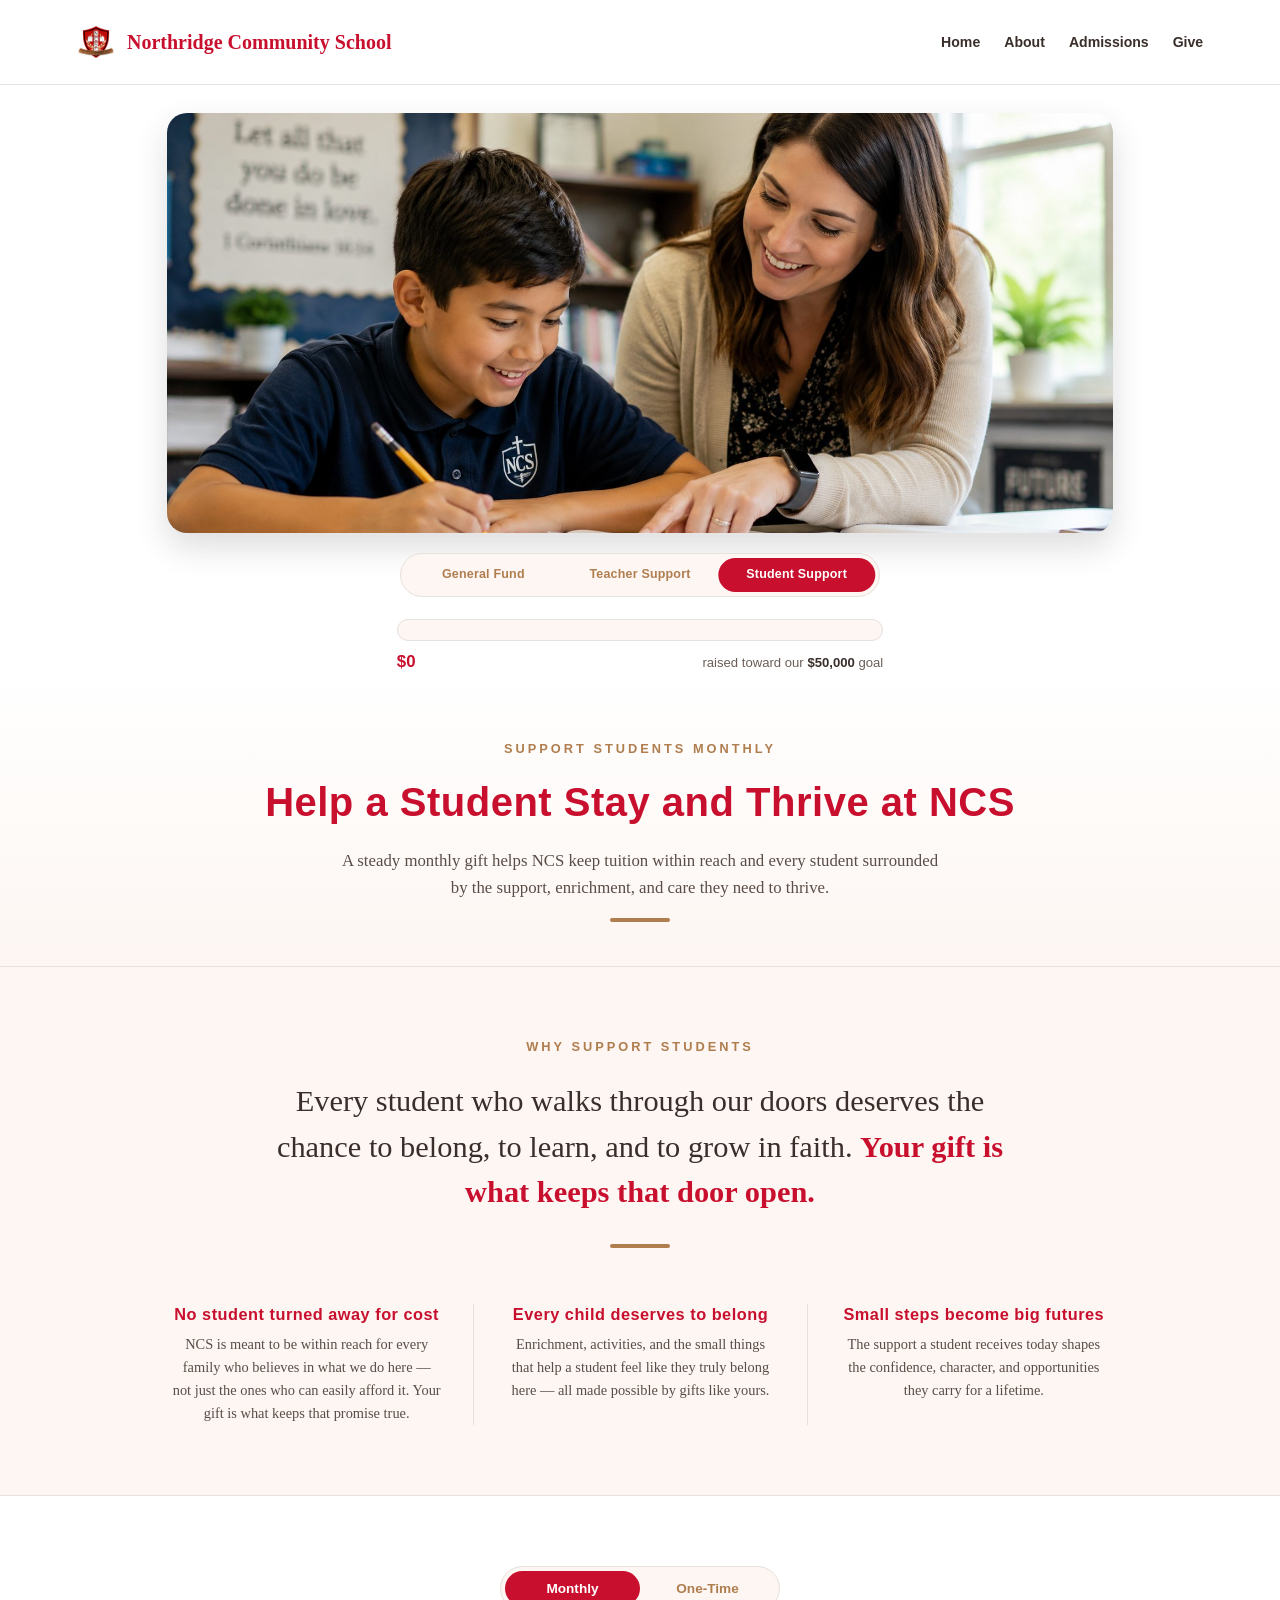
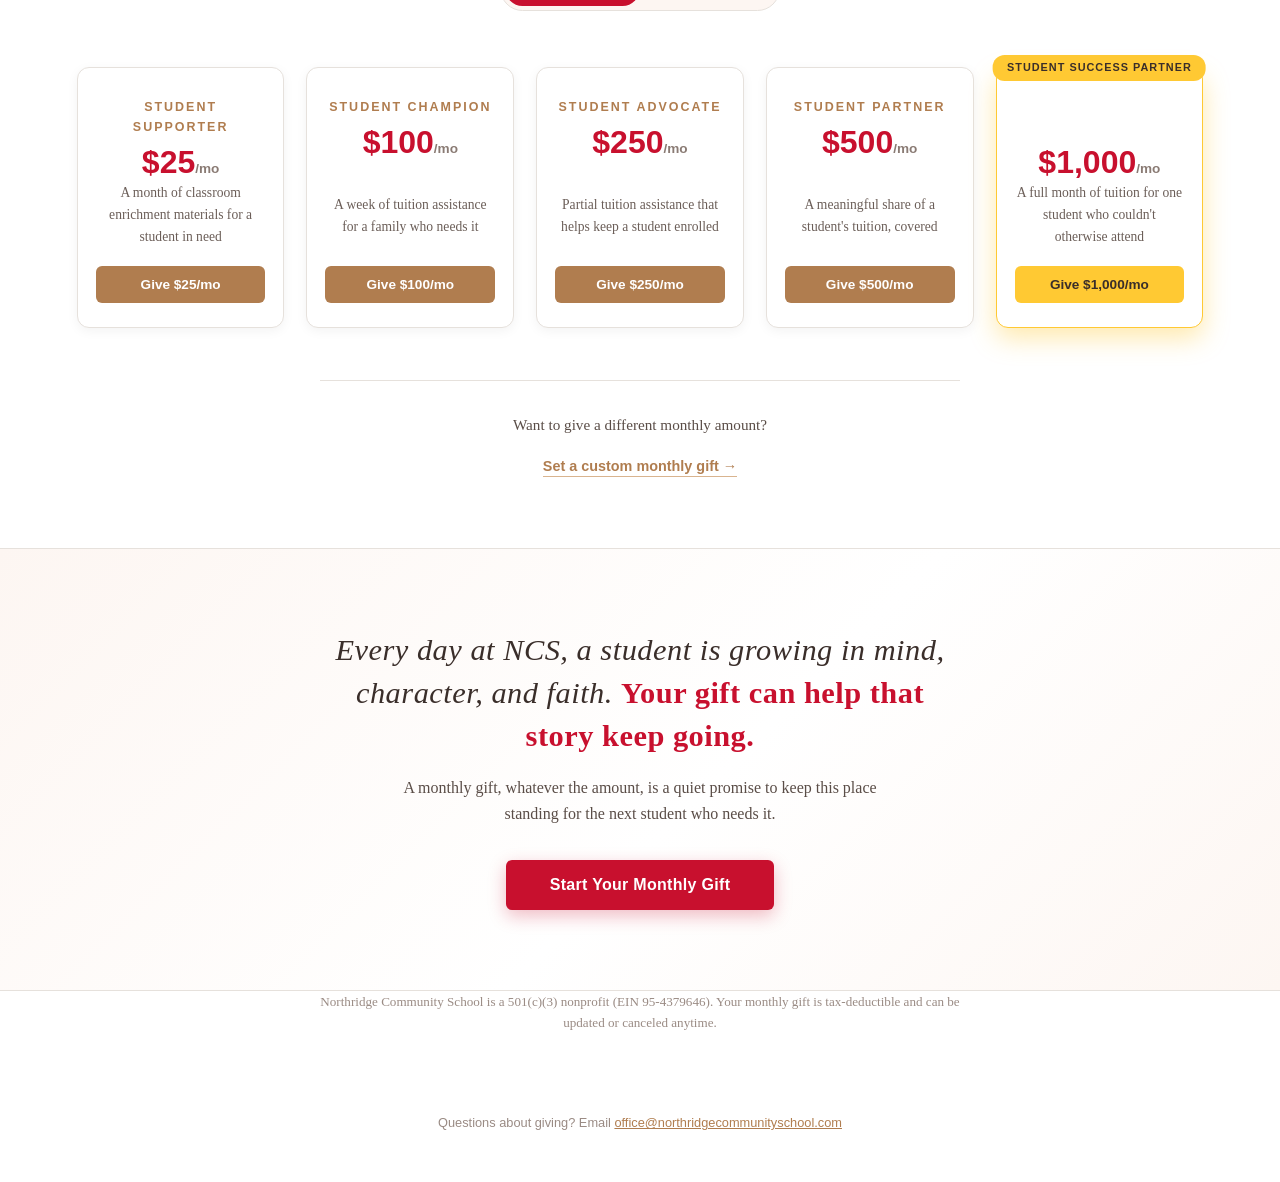
==== commit 4b5e98f4: "Add hero photo to the give, teacher-support, and student-support pages Adds a rounded hero banner ab" ====
--- a/student-support/index.html
+++ b/student-support/index.html
@@ -5,7 +5,7 @@
 <meta name="viewport" content="width=device-width, initial-scale=1.0">
 <title>Support Students — Northridge Community School</title>
 <meta name="description" content="Help a student stay and thrive at Northridge Community School with a monthly or one-time gift. Choose a giving tier from $25 to $1,000 and help keep tuition within reach.">
-<link rel="stylesheet" href="/css/styles.css?v=13">
+<link rel="stylesheet" href="/css/styles.css?v=14">
 <style>
 .brand-name{font-size:1.25rem;color:#C8102E;font-weight:700;}
 @media(max-width:900px){
@@ -31,6 +31,10 @@
     <span></span><span></span><span></span>
   </button>
 </nav>
+
+<div class="hero-photo">
+  <img src="/assets/hero-support.jpg" alt="An NCS teacher smiles as she helps a student with his classwork." width="1717" height="916" loading="eager">
+</div>
 
 <div class="fund-toggle pos-3">
   <div class="fund-toggle-thumb" aria-hidden="true"></div>
--- a/css/styles.css
+++ b/css/styles.css
@@ -46,7 +46,7 @@
    fixed per page load (there's no live JS state — each option is a
    real page) via a .pos-2/.pos-3 modifier on the container. */
 .fund-toggle{position:relative;display:flex;flex-wrap:nowrap;justify-content:center;gap:0;max-width:480px;margin:20px auto 0;background:#fdf6f2;border:1.5px solid var(--grey-line);border-radius:30px;padding:4px;}
-.fund-toggle-thumb{position:absolute;top:4px;left:4px;width:calc(33.333% - 2.667px);height:calc(100% - 8px);background:var(--red);border-radius:24px;transition:transform 0.5s cubic-bezier(0.34,1.56,0.64,1);z-index:0;}
+.fund-toggle-thumb{position:absolute;top:4px;left:4px;width:calc(33.333% - 2.667px);height:calc(100% - 8px);background:var(--red);border-radius:24px;transition:transform 0.32s cubic-bezier(0.4,0,0.2,1);z-index:0;}
 .fund-toggle.pos-2 .fund-toggle-thumb{transform:translateX(100%);}
 .fund-toggle.pos-3 .fund-toggle-thumb{transform:translateX(200%);}
 .fund-toggle a{position:relative;z-index:1;flex:1;min-width:0;border:none;background:none;padding:9px 10px;border-radius:24px;font-family:'Trebuchet MS',sans-serif;font-weight:700;font-size:0.78rem;letter-spacing:0.2px;color:var(--bronze);cursor:pointer;transition:color 0.25s ease;text-align:center;text-decoration:none;line-height:1.25;}
@@ -104,6 +104,15 @@
   .giving-toggle-thumb{transition:none;}
 }
 
+/* HERO PHOTO — the wide banner image at the top of each giving page,
+   shown as a rounded card above the fund toggle. */
+.hero-photo{max-width:1100px;margin:28px auto 0;padding:0 6%;}
+.hero-photo img{display:block;width:100%;height:auto;max-height:420px;object-fit:cover;border-radius:20px;box-shadow:0 14px 32px rgba(58,46,42,0.16);}
+@media(max-width:600px){
+  .hero-photo{margin-top:18px;}
+  .hero-photo img{max-height:240px;border-radius:14px;}
+}
+
 .page-header{text-align:center;padding:60px 6% 44px;background:linear-gradient(180deg,#fff 0%,#fdf6f2 100%);}
 .page-header .eyebrow{display:inline-block;color:var(--bronze);font-family:'Trebuchet MS',sans-serif;font-weight:700;font-size:0.8rem;letter-spacing:3px;text-transform:uppercase;margin-bottom:10px;}
 .page-header h1{font-size:2.5rem;color:var(--red);margin-bottom:14px;}
@@ -141,7 +150,7 @@
 
 /* One-time / monthly toggle pill */
 .giving-toggle{position:relative;display:flex;justify-content:center;gap:0;max-width:280px;margin:0 auto 56px;background:#fdf6f2;border:1.5px solid var(--grey-line);border-radius:30px;padding:4px;}
-.giving-toggle-thumb{position:absolute;top:4px;left:4px;width:calc(50% - 4px);height:calc(100% - 8px);background:var(--red);border-radius:24px;transition:transform 0.5s cubic-bezier(0.34,1.56,0.64,1);z-index:0;}
+.giving-toggle-thumb{position:absolute;top:4px;left:4px;width:calc(50% - 4px);height:calc(100% - 8px);background:var(--red);border-radius:24px;transition:transform 0.32s cubic-bezier(0.4,0,0.2,1);z-index:0;}
 .giving-toggle.is-onetime .giving-toggle-thumb{transform:translateX(100%);}
 .giving-toggle button,.giving-toggle a{position:relative;z-index:1;flex:1;border:none;background:none;padding:10px 18px;border-radius:24px;font-family:'Trebuchet MS',sans-serif;font-weight:700;font-size:0.85rem;color:var(--bronze);cursor:pointer;transition:color 0.25s ease;text-align:center;text-decoration:none;display:block;}
 .giving-toggle .active{color:#fff;}
